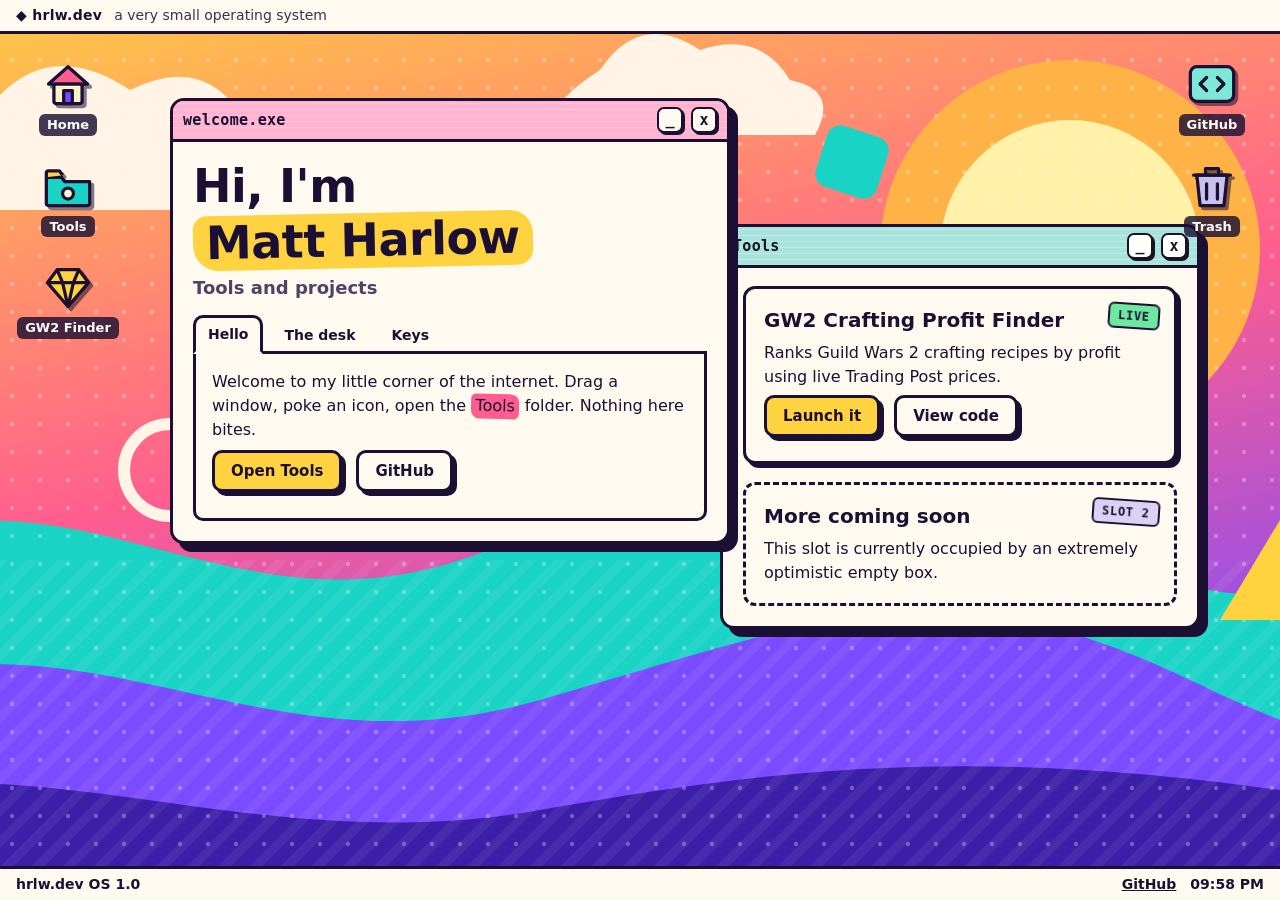
==== index.html @ b04ea0e2 "Add hrlw.dev landing page: playful desktop-style tools hub Co-Authored-By: Claude Sonnet 5.5 <norepl" ====
<!doctype html>
<html lang="en">
<head>
<meta charset="utf-8">
<meta name="viewport" content="width=device-width, initial-scale=1">
<title>Matt Harlow | Tools and projects</title>
<meta name="description" content="Matt Harlow: tools and projects, laid out on a friendly little desktop. Home of the GW2 Crafting Profit Finder.">
<meta name="color-scheme" content="light dark">
<link rel="icon" href="data:image/svg+xml,%3Csvg xmlns='http://www.w3.org/2000/svg' viewBox='0 0 32 32'%3E%3Crect width='32' height='32' rx='8' fill='%237b4bff'/%3E%3Crect x='4' y='4' width='24' height='24' rx='5' fill='%23ffd23f' stroke='%231b1033' stroke-width='2'/%3E%3Cpath d='M10 10v12M10 16h12M22 10v12' stroke='%231b1033' stroke-width='3.5' stroke-linecap='round' fill='none'/%3E%3C/svg%3E">
<script>document.documentElement.classList.add('js')</script>
<link rel="stylesheet" href="style.css">
<script src="script.js" defer></script>
</head>
<body>

<!-- Wallpaper: pure inline SVG, colours come from CSS custom properties so it adapts to dark mode. -->
<svg class="wallpaper" aria-hidden="true" focusable="false" viewBox="0 0 1600 900" preserveAspectRatio="xMidYMid slice">
  <defs>
    <linearGradient id="sky" x1="0" y1="0" x2="0.4" y2="1">
      <stop offset="0" style="stop-color:var(--w-sky1)"/>
      <stop offset="0.55" style="stop-color:var(--w-sky2)"/>
      <stop offset="1" style="stop-color:var(--w-sky3)"/>
    </linearGradient>
    <pattern id="dots" width="28" height="28" patternUnits="userSpaceOnUse">
      <circle cx="4" cy="4" r="2.2" style="fill:var(--w-dot)"/>
    </pattern>
    <pattern id="stripes" width="22" height="22" patternUnits="userSpaceOnUse" patternTransform="rotate(45)">
      <rect width="9" height="22" style="fill:var(--w-stripe)"/>
    </pattern>
  </defs>
  <rect width="1600" height="900" fill="url(#sky)"/>
  <circle cx="1230" cy="250" r="190" style="fill:var(--w-sun)"/>
  <circle cx="1230" cy="250" r="130" style="fill:var(--w-sun2)"/>
  <path d="M0 560 C220 440 380 640 620 560 S1000 400 1200 520 S1500 600 1600 500 V900 H0Z" style="fill:var(--w-hill1)"/>
  <path d="M0 690 C260 600 420 780 700 700 S1100 560 1350 680 S1550 720 1600 660 V900 H0Z" style="fill:var(--w-hill2)"/>
  <path d="M-20 800 C200 740 420 860 700 810 S1200 740 1620 820 V900 H-20Z" style="fill:var(--w-hill3)"/>
  <path d="M140 120 q60 -90 150 -30 q80 -40 120 40 q70 10 40 80 H110 q-60 -30 30 -90Z" style="fill:var(--w-cloud)"/>
  <path d="M760 70 q40 -60 100 -20 q60 -20 90 30 q50 10 25 55 H730 q-40 -20 30 -65Z" style="fill:var(--w-cloud)"/>
  <rect x="0" y="560" width="1600" height="340" fill="url(#stripes)" opacity=".5"/>
  <rect width="1600" height="900" fill="url(#dots)"/>
  <polygon points="1380,620 1440,520 1500,620" style="fill:var(--w-tri)"/>
  <polygon points="1450,640 1490,570 1530,640" style="fill:var(--w-tri2)"/>
  <circle cx="330" cy="470" r="46" style="fill:none;stroke:var(--w-ring);stroke-width:12"/>
  <rect x="980" y="130" width="64" height="64" rx="14" transform="rotate(18 1012 162)" style="fill:var(--w-sq)"/>
</svg>

<header class="menubar">
  <a class="brand" href="#welcome"><span aria-hidden="true">&#9670;</span> hrlw.dev</a>
  <span class="menubar-note">a very small operating system</span>
</header>

<!-- Desktop icons. Real links/buttons. #hash links open or focus a window; others go out. -->
<nav class="icons" aria-label="Desktop icons">
  <ul class="icons-left">
    <li><a class="icon" href="#welcome"><svg viewBox="0 0 48 48" aria-hidden="true"><use href="#i-home"/></svg><span>Home</span></a></li>
    <li><a class="icon" href="#tools"><svg viewBox="0 0 48 48" aria-hidden="true"><use href="#i-tools"/></svg><span>Tools</span></a></li>
    <li><a class="icon" href="https://gw2.hrlw.dev"><svg viewBox="0 0 48 48" aria-hidden="true"><use href="#i-gem"/></svg><span>GW2 Finder</span></a></li>
  </ul>
  <ul class="icons-right">
    <li><a class="icon" href="https://github.com/matt-harlow-9"><svg viewBox="0 0 48 48" aria-hidden="true"><use href="#i-code"/></svg><span>GitHub</span></a></li>
    <li><a class="icon" href="#trash" data-trash><svg viewBox="0 0 48 48" aria-hidden="true"><use href="#i-trash"/></svg><span>Trash</span></a></li>
  </ul>
</nav>

<main class="desktop" id="desktop">

  <!-- WELCOME WINDOW -->
  <section class="win" id="welcome" data-x="170" data-y="64" data-tabs aria-labelledby="welcome-t" tabindex="0">
    <div class="titlebar">
      <h2 class="wintitle" id="welcome-t">welcome.exe</h2>
      <div class="winbtns"></div>
    </div>
    <div class="winbody">
      <h1 class="hero">Hi, I'm <span class="mark">Matt Harlow</span></h1>
      <p class="tagline">Tools and projects</p>

      <div class="panel" data-tab="Hello">
        <h3>Hello</h3>
        <p>Welcome to my little corner of the internet. Drag a window, poke an icon, open the <span class="mark mark-2">Tools</span> folder. Nothing here bites.</p>
        <p class="btnrow">
          <a class="btn btn-primary" href="#tools">Open Tools</a>
          <a class="btn" href="https://github.com/matt-harlow-9">GitHub</a>
        </p>
      </div>

      <div class="panel" data-tab="The desk">
        <h3>The desk</h3>
        <p>This page pretends to be a computer. It runs on plain HTML, CSS and a <span class="mark">pinch</span> of JavaScript. No trackers, no cookies, and so no banner asking about cookies.</p>
        <p>Turn JavaScript off and it politely becomes a normal page. The windows just stop being draggable.</p>
      </div>

      <div class="panel" data-tab="Keys">
        <h3>Keys</h3>
        <ul class="keys">
          <li><kbd>Tab</kbd> hops between icons, windows and buttons</li>
          <li><kbd>Esc</kbd> closes the focused window</li>
          <li><kbd>&larr;</kbd> <kbd>&rarr;</kbd> <kbd>&uarr;</kbd> <kbd>&darr;</kbd> nudge a focused window</li>
          <li>Closed something? Its icon brings it back.</li>
        </ul>
      </div>
    </div>
  </section>

  <!-- TOOLS WINDOW -->
  <section class="win win-tools" id="tools" data-x="720" data-y="190" aria-labelledby="tools-t" tabindex="0">
    <div class="titlebar">
      <h2 class="wintitle" id="tools-t">Tools</h2>
      <div class="winbtns"></div>
    </div>
    <div class="winbody">
      <ul class="cards">
        <!--
          ADD A TOOL: copy everything from the next <li class="card"> to its
          closing </li>, paste it just below the last real card (above the
          "Coming soon" placeholder), then edit the title, description and links.
          Delete the "View code" link if there is no source. When you have a
          few tools, you can delete the placeholder card too.
          Optional: also add a desktop icon in the <nav class="icons"> above.
        -->
        <li class="card">
          <span class="badge">Live</span>
          <h3>GW2 Crafting Profit Finder</h3>
          <p>Ranks Guild Wars 2 crafting recipes by profit using live Trading Post prices.</p>
          <p class="btnrow">
            <a class="btn btn-primary" href="https://gw2.hrlw.dev">Launch it</a>
            <a class="btn" href="https://github.com/matt-harlow-9/gw2-crafting">View code</a>
          </p>
        </li>
        <!-- end of card -->

        <li class="card card-empty">
          <span class="badge badge-soft">Slot 2</span>
          <h3>More coming soon</h3>
          <p>This slot is currently occupied by an extremely optimistic empty box.</p>
        </li>
      </ul>
    </div>
  </section>

  <!-- TRASH WINDOW (easter egg; JS keeps it closed until you open the icon) -->
  <section class="win win-trash" id="trash" data-x="300" data-y="150" aria-labelledby="trash-t" tabindex="0">
    <div class="titlebar">
      <h2 class="wintitle" id="trash-t">Trash</h2>
      <div class="winbtns"></div>
    </div>
    <div class="winbody">
      <p class="trash-msg" id="trash-msg" aria-live="polite">The trash is empty. Not even a dust bunny.</p>
      <p class="btnrow"><button class="btn" type="button" id="trash-btn">Empty the trash</button></p>
    </div>
  </section>
</main>

<footer class="statusbar">
  <span class="status-left">hrlw.dev OS 1.0</span>
  <span class="chips" id="chips" aria-label="Minimised windows"></span>
  <span class="status-right"><a href="https://github.com/matt-harlow-9">GitHub</a> <time id="clock"></time></span>
</footer>

<!-- Icon sprite (original, simple shapes) -->
<svg width="0" height="0" style="position:absolute" aria-hidden="true" focusable="false">
  <defs>
    <g id="i-home" stroke="#1b1033" stroke-width="3" stroke-linejoin="round">
      <path d="M6 24 24 8l18 16z" fill="#ff5d8f"/><rect x="11" y="24" width="26" height="18" rx="2" fill="#fff4c9"/>
      <rect x="20" y="30" width="8" height="12" fill="#7b4bff"/>
    </g>
    <g id="i-tools" stroke="#1b1033" stroke-width="3" stroke-linejoin="round">
      <path d="M4 16h14l3 4h23v20a2 2 0 0 1-2 2H6a2 2 0 0 1-2-2z" fill="#19d3c5"/>
      <path d="M4 16v-4a2 2 0 0 1 2-2h10l3 4" fill="#ffd23f"/>
      <circle cx="24" cy="31" r="5" fill="#fff4c9"/>
    </g>
    <g id="i-gem" stroke="#1b1033" stroke-width="3" stroke-linejoin="round">
      <path d="M14 8h20l9 12-19 22L5 20z" fill="#ffd23f"/><path d="M5 20h38M14 8l5 12 5 22 5-22 5-12" fill="none"/>
    </g>
    <g id="i-code" stroke="#1b1033" stroke-width="3" stroke-linecap="round" stroke-linejoin="round">
      <rect x="4" y="8" width="40" height="32" rx="6" fill="#7ee8d8"/>
      <path d="m19 18-6 6 6 6M29 18l6 6-6 6" fill="none"/>
    </g>
    <g id="i-trash" stroke="#1b1033" stroke-width="3" stroke-linecap="round" stroke-linejoin="round">
      <path d="M10 14h28l-3 28H13z" fill="#c9c2ee"/><path d="M7 14h34M18 14V8h12v6M19 22v14M29 22v14" fill="none"/>
    </g>
  </defs>
</svg>

<noscript><style>.chips,.winbtns,.menubar-note{display:none}</style></noscript>
</body>
</html>
---- style.css ----
/* hrlw.dev: a friendly desktop. Plain CSS, no build step. */

:root {
  color-scheme: light dark;
  --bg: #ff7aa8;
  --paper: #fffaf0;
  --ink: #1b1033;
  --muted: #4d4366;
  --link: #5b2bd9;
  --line: #1b1033;
  --shadow: #1b1033;
  --mark: #ffd23f;
  --mark-ink: #1b1033;
  --accent: #ff5d8f;
  --accent-ink: #1b1033;
  --bar-welcome: #ffb3d1;
  --bar-tools: #7ee8d8;
  --bar-trash: #cfc9ee;
  --bar-ink: #1b1033;
  --menu-bg: #fffaf0;
  --menu-ink: #1b1033;
  --label-bg: rgba(27, 16, 51, .82);
  --label-ink: #ffffff;
  --focus: #1b1033;
  --focus-ring2: #ffffff;
  /* wallpaper */
  --w-sky1: #ffd23f; --w-sky2: #ff5d8f; --w-sky3: #7b4bff;
  --w-sun: #ffb347; --w-sun2: #fff1a8;
  --w-hill1: #19d3c5; --w-hill2: #7b4bff; --w-hill3: #3b1fa8;
  --w-cloud: #fff4e6; --w-dot: rgba(255, 255, 255, .28); --w-stripe: rgba(255, 255, 255, .12);
  --w-tri: #ffd23f; --w-tri2: #ff5d8f; --w-ring: #fff4e6; --w-sq: #19d3c5;
  --bar-h: 34px;
}

@media (prefers-color-scheme: dark) {
  :root {
    --bg: #2a0f4f;
    --paper: #1f1639;
    --ink: #f6f0ff;
    --muted: #c4b8e6;
    --link: #c9b3ff;
    --line: #f6f0ff;
    --shadow: #0a0416;
    --mark: #ffd23f;
    --accent: #ff7aa8;
    --bar-welcome: #9b2f74;
    --bar-tools: #0c7b78;
    --bar-trash: #55507a;
    --bar-ink: #ffffff;
    --menu-bg: #1f1639;
    --menu-ink: #f6f0ff;
    --label-bg: rgba(10, 4, 22, .85);
    --focus: #ffd23f;
    --focus-ring2: #0a0416;
    --w-sky1: #5a1f7a; --w-sky2: #a02a78; --w-sky3: #1c1260;
    --w-sun: #d9692a; --w-sun2: #ffb347;
    --w-hill1: #0b8f8a; --w-hill2: #4a2bb0; --w-hill3: #20105f;
    --w-cloud: #3d2a6e; --w-dot: rgba(255, 255, 255, .13); --w-stripe: rgba(255, 255, 255, .05);
    --w-tri: #e0a823; --w-tri2: #d6457f; --w-ring: #6b4fc0; --w-sq: #0fa89f;
  }
}

* { box-sizing: border-box; }

html { -webkit-text-size-adjust: 100%; }

body {
  margin: 0;
  background: var(--bg);
  color: var(--ink);
  font: 16px/1.5 ui-rounded, "SF Pro Rounded", "Nunito", system-ui, -apple-system, "Segoe UI", sans-serif;
  min-height: 100vh;
}

.wallpaper {
  position: fixed; inset: 0; width: 100%; height: 100%;
  z-index: -1; pointer-events: none;
}

a { color: var(--link); }

:focus-visible {
  outline: 3px solid var(--focus);
  outline-offset: 3px;
  box-shadow: 0 0 0 6px var(--focus-ring2);
}

/* ---------- menu bar & status bar ---------- */
.menubar, .statusbar {
  display: flex; align-items: center; gap: 12px;
  background: var(--menu-bg); color: var(--menu-ink);
  font-size: 14px; font-weight: 700;
  padding: 0 16px; min-height: var(--bar-h);
}
.menubar { border-bottom: 3px solid var(--line); }
.statusbar { border-top: 3px solid var(--line); justify-content: space-between; flex-wrap: wrap; }
.brand { color: inherit; text-decoration: none; letter-spacing: .02em; }
.menubar-note { font-weight: 500; opacity: .85; }
.status-right { display: flex; gap: 14px; align-items: center; }
.status-right a { color: inherit; }
.chips { display: flex; gap: 6px; flex: 1; flex-wrap: wrap; }
.chip {
  font: inherit; font-size: 13px; color: var(--ink); background: var(--mark);
  border: 2px solid var(--line); border-radius: 6px; padding: 0 8px; cursor: pointer;
}
.chip { color: var(--mark-ink); }

/* ---------- shared pieces ---------- */
.mark {
  background: var(--mark); color: var(--mark-ink);
  padding: .02em .28em; border-radius: .3em .5em .35em .55em;
  transform: rotate(-1.2deg); display: inline-block;
}
.mark-2 { background: var(--accent); color: var(--accent-ink); transform: rotate(1.4deg); }

.btnrow { display: flex; flex-wrap: wrap; gap: 14px; margin: 16px 0 6px; padding: 0 6px 6px 0; }
.btn {
  display: inline-block; font: inherit; font-weight: 800; font-size: 15px; line-height: 1.2;
  padding: 9px 16px; cursor: pointer; text-decoration: none;
  color: var(--ink); background: var(--paper);
  border: 3px solid var(--line); border-radius: 10px;
  box-shadow: 4px 4px 0 var(--shadow);
  transition: transform .08s ease, box-shadow .08s ease;
}
.btn-primary { background: var(--mark); color: var(--mark-ink); border-color: var(--line); }
.btn:hover { transform: translate(-2px, -2px); box-shadow: 6px 6px 0 var(--shadow); }
.btn:active { transform: translate(4px, 4px); box-shadow: 0 0 0 var(--shadow); }
.btn-primary { border-color: #1b1033; box-shadow: 4px 4px 0 var(--shadow); color: #1b1033; }

kbd {
  font: 700 13px ui-monospace, Menlo, Consolas, monospace;
  background: var(--paper); border: 2px solid var(--line); border-bottom-width: 4px;
  border-radius: 6px; padding: 0 6px;
}

/* ---------- windows (base = stacked layout; also the no-JS layout) ---------- */
.desktop { display: flex; flex-direction: column; gap: 28px; padding: 20px 16px 32px; max-width: 760px; margin: 0 auto; }

.win {
  --bar: var(--bar-welcome);
  background: var(--paper); color: var(--ink);
  border: 3px solid var(--line); border-radius: 14px;
  box-shadow: 8px 8px 0 var(--shadow);
  overflow: hidden; width: 100%; min-width: 0;
}
.win-tools { --bar: var(--bar-tools); }
.win-trash { --bar: var(--bar-trash); }
.win[hidden] { display: none; }

.titlebar {
  display: flex; align-items: center; justify-content: space-between; gap: 8px;
  background: var(--bar); color: var(--bar-ink);
  padding: 6px 10px; border-bottom: 3px solid var(--line);
  background-image: repeating-linear-gradient(0deg, transparent 0 5px, rgba(255, 255, 255, .22) 5px 6px);
}
.wintitle { margin: 0; font: 800 15px/1.2 ui-monospace, Menlo, Consolas, monospace; letter-spacing: .02em; }
.winbtns { display: flex; gap: 8px; }
.winbtn {
  width: 26px; height: 26px; padding: 0; display: grid; place-items: center; cursor: pointer;
  font: 900 15px/1 ui-monospace, Menlo, monospace; color: #1b1033; background: #fffaf0;
  border: 2.5px solid #1b1033; border-radius: 7px; box-shadow: 2px 2px 0 #1b1033;
}
.winbtn:hover { background: #ffd23f; }
.winbtn:active { transform: translate(2px, 2px); box-shadow: none; }
.winbtn.close:hover { background: #ff7a7a; }

.winbody { padding: 18px 20px 20px; }
.hero { font-size: clamp(30px, 6vw, 46px); line-height: 1.15; margin: 0 0 6px; letter-spacing: -.01em; }
.tagline { margin: 0 0 14px; font-size: 18px; font-weight: 700; color: var(--muted); }
.panel h3 { margin: 12px 0 6px; font-size: 17px; }
.panel p { margin: 8px 0; }
.keys { padding-left: 0; list-style: none; display: grid; gap: 8px; margin: 8px 0; }

.tabbar { display: flex; gap: 6px; margin: 4px 0 0; border-bottom: 3px solid var(--line); flex-wrap: wrap; }
.tab {
  font: inherit; font-weight: 800; font-size: 14px; cursor: pointer; color: var(--ink);
  background: transparent; border: 3px solid transparent; border-bottom: 0;
  border-radius: 10px 10px 0 0; padding: 6px 12px; margin-bottom: -3px;
}
.tab:hover { background: rgba(127, 127, 127, .18); }
.tab[aria-selected="true"] { background: var(--paper); border-color: var(--line); border-bottom: 3px solid var(--paper); }
.js .tabbed .panel > h3 { position: absolute; width: 1px; height: 1px; overflow: hidden; clip-path: inset(50%); }
.js .tabbed .panel[hidden] { display: none; }
.js .tabbed .panel { border: 3px solid var(--line); border-top: 0; border-radius: 0 0 10px 10px; padding: 8px 16px 12px; margin-top: 0; }

.cards { list-style: none; margin: 0; padding: 0; display: grid; gap: 18px; }
.card {
  position: relative; padding: 16px 18px 12px; background: var(--paper);
  border: 3px solid var(--line); border-radius: 12px; box-shadow: 4px 4px 0 var(--shadow);
}
.card h3 { margin: 0 0 6px; font-size: 20px; padding-right: 64px; }
.card p { margin: 6px 0; }
.card-empty { border-style: dashed; box-shadow: none; background: transparent; }
.badge {
  position: absolute; top: 14px; right: 14px; transform: rotate(4deg);
  font: 800 12px/1 ui-monospace, Menlo, monospace; text-transform: uppercase; letter-spacing: .06em;
  padding: 5px 8px; border: 2.5px solid #1b1033; border-radius: 6px;
  background: #6ee7a0; color: #1b1033;
}
.badge-soft { background: #d9d2f5; }
.trash-msg { font-size: 17px; margin: 0; }

/* ---------- icons ---------- */
.icons { padding: 16px 16px 0; max-width: 760px; margin: 0 auto; }
.icons ul { list-style: none; margin: 0; padding: 0; display: contents; }
.icons { display: grid; grid-template-columns: repeat(auto-fill, minmax(84px, 1fr)); gap: 10px; }
.icon {
  display: flex; flex-direction: column; align-items: center; gap: 4px;
  text-decoration: none; padding: 6px 2px; border-radius: 12px;
}
.icon svg { width: 52px; height: 52px; filter: drop-shadow(3px 3px 0 rgba(27, 16, 51, .55)); transition: transform .12s ease; }
.icon:hover svg { transform: translateY(-3px) rotate(-4deg); }
.icon span {
  background: var(--label-bg); color: var(--label-ink);
  font-size: 13px; font-weight: 700; padding: 1px 8px; border-radius: 6px; text-align: center;
}
.menubar-note { display: none; }

/* ---------- full desktop mode (needs JS and a wide screen) ---------- */
@media (min-width: 701px) {
  .js body { height: 100vh; height: 100dvh; overflow: hidden; display: flex; flex-direction: column; }
  .js .menubar { flex: none; position: relative; z-index: 5000; }
  .js .menubar-note { display: inline; }
  .js .statusbar { flex: none; position: relative; z-index: 5000; margin-top: auto; flex-wrap: nowrap; }
  .js .icons { position: fixed; top: var(--bar-h); bottom: var(--bar-h); left: 0; right: 0; max-width: none; margin: 0; padding: 0;
    display: block; pointer-events: none; z-index: 1; }
  .js .icons ul { display: flex; flex-direction: column; gap: 12px; position: absolute; top: 18px; width: 108px; }
  .js .icons-left { left: 14px; }
  .js .icons-right { right: 14px; }
  .js .icon { pointer-events: auto; }
  .js .desktop { position: fixed; inset: var(--bar-h) 0 var(--bar-h) 0; display: block; padding: 0; max-width: none; margin: 0; pointer-events: none; }
  .js .win {
    position: absolute; left: var(--x, 170px); top: var(--y, 64px); width: min(560px, calc(100vw - 260px));
    pointer-events: auto; display: flex; flex-direction: column; max-height: 100%;
  }
  .js .win-tools { width: min(480px, calc(100vw - 260px)); }
  .js .win-trash { width: min(340px, calc(100vw - 260px)); }
  .js .win[hidden] { display: none; }
  .js .winbody { overflow: auto; }
  .js .titlebar { cursor: grab; touch-action: none; user-select: none; }
  .js .win.dragging { box-shadow: 14px 14px 0 var(--shadow); }
  .js .win.dragging .titlebar { cursor: grabbing; }
  .js .win:not(.active) .titlebar { filter: saturate(.55) brightness(1.03); }
}

@media (max-width: 700px) {
  .desktop { padding-top: 22px; }
  .icons { padding-bottom: 6px; }
  .winbtns { display: none; }
  .statusbar .chips { display: none; }
  .hero { overflow-wrap: anywhere; }
}

@media (prefers-reduced-motion: reduce) {
  *, *::before, *::after { animation: none !important; transition: none !important; scroll-behavior: auto !important; }
  .btn:hover, .icon:hover svg { transform: none; }
}
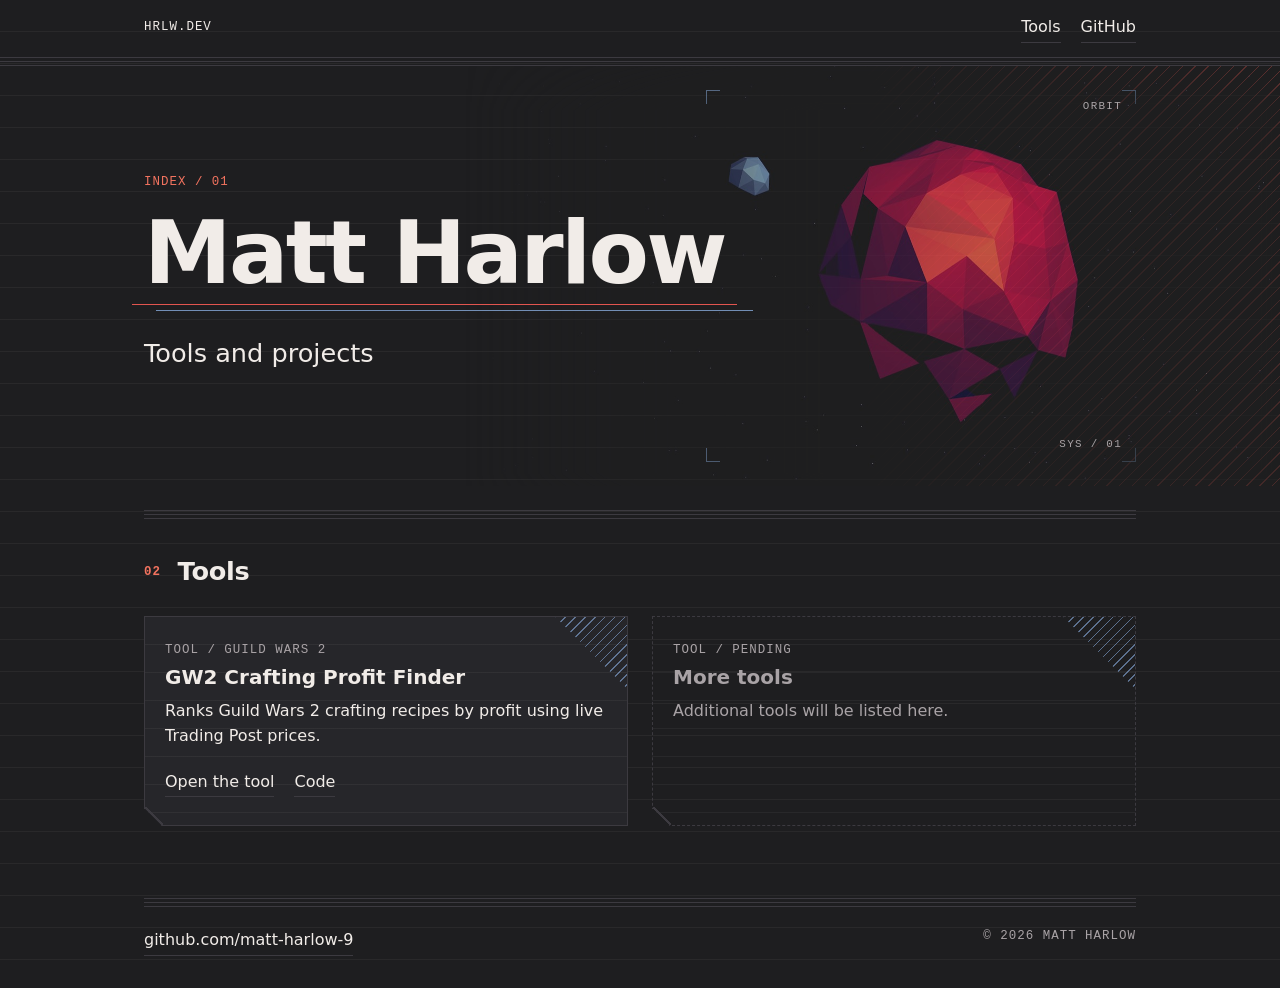
==== commit fea0348e: "Restyle landing page: dark-only, wallpaper hero, line motif Replace the desktop-style layout with a " ====
--- a/index.html
+++ b/index.html
@@ -3,184 +3,85 @@
 <head>
 <meta charset="utf-8">
 <meta name="viewport" content="width=device-width, initial-scale=1">
-<title>Matt Harlow | Tools and projects</title>
-<meta name="description" content="Matt Harlow: tools and projects, laid out on a friendly little desktop. Home of the GW2 Crafting Profit Finder.">
-<meta name="color-scheme" content="light dark">
-<link rel="icon" href="data:image/svg+xml,%3Csvg xmlns='http://www.w3.org/2000/svg' viewBox='0 0 32 32'%3E%3Crect width='32' height='32' rx='8' fill='%237b4bff'/%3E%3Crect x='4' y='4' width='24' height='24' rx='5' fill='%23ffd23f' stroke='%231b1033' stroke-width='2'/%3E%3Cpath d='M10 10v12M10 16h12M22 10v12' stroke='%231b1033' stroke-width='3.5' stroke-linecap='round' fill='none'/%3E%3C/svg%3E">
-<script>document.documentElement.classList.add('js')</script>
+<title>Matt Harlow · Tools and projects</title>
+<meta name="description" content="Matt Harlow: tools and projects.">
+<meta name="color-scheme" content="dark">
+<meta name="theme-color" content="#1E1E20">
+<link rel="icon" href="data:image/svg+xml,%3Csvg xmlns='http://www.w3.org/2000/svg' viewBox='0 0 32 32'%3E%3Crect width='32' height='32' rx='6' fill='%231E1E20'/%3E%3Cpath d='M9 7v18M14 7v18M19 7v18M24 7v18' stroke='%23F2735F' stroke-width='2' stroke-linecap='round'/%3E%3C/svg%3E">
 <link rel="stylesheet" href="style.css">
-<script src="script.js" defer></script>
 </head>
 <body>
+<a class="skip" href="#tools">Skip to tools</a>
 
-<!-- Wallpaper: pure inline SVG, colours come from CSS custom properties so it adapts to dark mode. -->
-<svg class="wallpaper" aria-hidden="true" focusable="false" viewBox="0 0 1600 900" preserveAspectRatio="xMidYMid slice">
-  <defs>
-    <linearGradient id="sky" x1="0" y1="0" x2="0.4" y2="1">
-      <stop offset="0" style="stop-color:var(--w-sky1)"/>
-      <stop offset="0.55" style="stop-color:var(--w-sky2)"/>
-      <stop offset="1" style="stop-color:var(--w-sky3)"/>
-    </linearGradient>
-    <pattern id="dots" width="28" height="28" patternUnits="userSpaceOnUse">
-      <circle cx="4" cy="4" r="2.2" style="fill:var(--w-dot)"/>
-    </pattern>
-    <pattern id="stripes" width="22" height="22" patternUnits="userSpaceOnUse" patternTransform="rotate(45)">
-      <rect width="9" height="22" style="fill:var(--w-stripe)"/>
-    </pattern>
-  </defs>
-  <rect width="1600" height="900" fill="url(#sky)"/>
-  <circle cx="1230" cy="250" r="190" style="fill:var(--w-sun)"/>
-  <circle cx="1230" cy="250" r="130" style="fill:var(--w-sun2)"/>
-  <path d="M0 560 C220 440 380 640 620 560 S1000 400 1200 520 S1500 600 1600 500 V900 H0Z" style="fill:var(--w-hill1)"/>
-  <path d="M0 690 C260 600 420 780 700 700 S1100 560 1350 680 S1550 720 1600 660 V900 H0Z" style="fill:var(--w-hill2)"/>
-  <path d="M-20 800 C200 740 420 860 700 810 S1200 740 1620 820 V900 H-20Z" style="fill:var(--w-hill3)"/>
-  <path d="M140 120 q60 -90 150 -30 q80 -40 120 40 q70 10 40 80 H110 q-60 -30 30 -90Z" style="fill:var(--w-cloud)"/>
-  <path d="M760 70 q40 -60 100 -20 q60 -20 90 30 q50 10 25 55 H730 q-40 -20 30 -65Z" style="fill:var(--w-cloud)"/>
-  <rect x="0" y="560" width="1600" height="340" fill="url(#stripes)" opacity=".5"/>
-  <rect width="1600" height="900" fill="url(#dots)"/>
-  <polygon points="1380,620 1440,520 1500,620" style="fill:var(--w-tri)"/>
-  <polygon points="1450,640 1490,570 1530,640" style="fill:var(--w-tri2)"/>
-  <circle cx="330" cy="470" r="46" style="fill:none;stroke:var(--w-ring);stroke-width:12"/>
-  <rect x="980" y="130" width="64" height="64" rx="14" transform="rotate(18 1012 162)" style="fill:var(--w-sq)"/>
-</svg>
-
-<header class="menubar">
-  <a class="brand" href="#welcome"><span aria-hidden="true">&#9670;</span> hrlw.dev</a>
-  <span class="menubar-note">a very small operating system</span>
+<header class="top">
+  <div class="wrap bar">
+    <span class="mono">hrlw.dev</span>
+    <nav aria-label="Primary">
+      <a class="trace" href="#tools">Tools</a>
+      <a class="trace" href="https://github.com/matt-harlow-9">GitHub</a>
+    </nav>
+  </div>
+  <div class="rules" aria-hidden="true"></div>
 </header>
 
-<!-- Desktop icons. Real links/buttons. #hash links open or focus a window; others go out. -->
-<nav class="icons" aria-label="Desktop icons">
-  <ul class="icons-left">
-    <li><a class="icon" href="#welcome"><svg viewBox="0 0 48 48" aria-hidden="true"><use href="#i-home"/></svg><span>Home</span></a></li>
-    <li><a class="icon" href="#tools"><svg viewBox="0 0 48 48" aria-hidden="true"><use href="#i-tools"/></svg><span>Tools</span></a></li>
-    <li><a class="icon" href="https://gw2.hrlw.dev"><svg viewBox="0 0 48 48" aria-hidden="true"><use href="#i-gem"/></svg><span>GW2 Finder</span></a></li>
-  </ul>
-  <ul class="icons-right">
-    <li><a class="icon" href="https://github.com/matt-harlow-9"><svg viewBox="0 0 48 48" aria-hidden="true"><use href="#i-code"/></svg><span>GitHub</span></a></li>
-    <li><a class="icon" href="#trash" data-trash><svg viewBox="0 0 48 48" aria-hidden="true"><use href="#i-trash"/></svg><span>Trash</span></a></li>
-  </ul>
-</nav>
-
-<main class="desktop" id="desktop">
-
-  <!-- WELCOME WINDOW -->
-  <section class="win" id="welcome" data-x="170" data-y="64" data-tabs aria-labelledby="welcome-t" tabindex="0">
-    <div class="titlebar">
-      <h2 class="wintitle" id="welcome-t">welcome.exe</h2>
-      <div class="winbtns"></div>
+<main>
+  <section class="hero" aria-labelledby="name">
+    <div class="wrap hero-in">
+      <p class="mono eyebrow">Index / 01</p>
+      <h1 id="name"><span class="strokes">Matt Harlow</span></h1>
+      <p class="tagline">Tools and projects</p>
     </div>
-    <div class="winbody">
-      <h1 class="hero">Hi, I'm <span class="mark">Matt Harlow</span></h1>
-      <p class="tagline">Tools and projects</p>
-
-      <div class="panel" data-tab="Hello">
-        <h3>Hello</h3>
-        <p>Welcome to my little corner of the internet. Drag a window, poke an icon, open the <span class="mark mark-2">Tools</span> folder. Nothing here bites.</p>
-        <p class="btnrow">
-          <a class="btn btn-primary" href="#tools">Open Tools</a>
-          <a class="btn" href="https://github.com/matt-harlow-9">GitHub</a>
-        </p>
-      </div>
-
-      <div class="panel" data-tab="The desk">
-        <h3>The desk</h3>
-        <p>This page pretends to be a computer. It runs on plain HTML, CSS and a <span class="mark">pinch</span> of JavaScript. No trackers, no cookies, and so no banner asking about cookies.</p>
-        <p>Turn JavaScript off and it politely becomes a normal page. The windows just stop being draggable.</p>
-      </div>
-
-      <div class="panel" data-tab="Keys">
-        <h3>Keys</h3>
-        <ul class="keys">
-          <li><kbd>Tab</kbd> hops between icons, windows and buttons</li>
-          <li><kbd>Esc</kbd> closes the focused window</li>
-          <li><kbd>&larr;</kbd> <kbd>&rarr;</kbd> <kbd>&uarr;</kbd> <kbd>&darr;</kbd> nudge a focused window</li>
-          <li>Closed something? Its icon brings it back.</li>
-        </ul>
-      </div>
+    <div class="art" aria-hidden="true">
+      <span class="tick t1"></span><span class="tick t2"></span><span class="tick t3"></span><span class="tick t4"></span>
+      <img class="art-img" src="assets/space.jpg" alt="" width="1800" height="1012" loading="eager" decoding="async">
+      <span class="lbl l-tl">Orbit</span><span class="lbl l-br">Sys / 01</span>
     </div>
+    <div class="hatch" aria-hidden="true"></div>
   </section>
 
-  <!-- TOOLS WINDOW -->
-  <section class="win win-tools" id="tools" data-x="720" data-y="190" aria-labelledby="tools-t" tabindex="0">
-    <div class="titlebar">
-      <h2 class="wintitle" id="tools-t">Tools</h2>
-      <div class="winbtns"></div>
+  <section id="tools" class="wrap section" aria-labelledby="tools-h">
+    <div class="rules" aria-hidden="true"></div>
+    <div class="head">
+      <h2 id="tools-h"><span class="mono num">02</span> Tools</h2>
     </div>
-    <div class="winbody">
-      <ul class="cards">
-        <!--
-          ADD A TOOL: copy everything from the next <li class="card"> to its
-          closing </li>, paste it just below the last real card (above the
-          "Coming soon" placeholder), then edit the title, description and links.
-          Delete the "View code" link if there is no source. When you have a
-          few tools, you can delete the placeholder card too.
-          Optional: also add a desktop icon in the <nav class="icons"> above.
-        -->
-        <li class="card">
-          <span class="badge">Live</span>
-          <h3>GW2 Crafting Profit Finder</h3>
-          <p>Ranks Guild Wars 2 crafting recipes by profit using live Trading Post prices.</p>
-          <p class="btnrow">
-            <a class="btn btn-primary" href="https://gw2.hrlw.dev">Launch it</a>
-            <a class="btn" href="https://github.com/matt-harlow-9/gw2-crafting">View code</a>
-          </p>
-        </li>
-        <!-- end of card -->
 
-        <li class="card card-empty">
-          <span class="badge badge-soft">Slot 2</span>
-          <h3>More coming soon</h3>
-          <p>This slot is currently occupied by an extremely optimistic empty box.</p>
-        </li>
-      </ul>
-    </div>
-  </section>
+    <ul class="grid">
+      <!--
+        ADD A TOOL: copy this whole <li class="card"> ... </li> block,
+        paste it below the last real card (above the "More coming" placeholder),
+        then edit the title, description and the two links.
+        Delete the "Code" link if there is no public source.
+      -->
+      <li class="card">
+        <span class="corner" aria-hidden="true"></span>
+        <p class="mono muted">Tool / Guild Wars 2</p>
+        <h3>GW2 Crafting Profit Finder</h3>
+        <p>Ranks Guild Wars 2 crafting recipes by profit using live Trading Post prices.</p>
+        <p class="links">
+          <a class="trace" href="https://gw2.hrlw.dev">Open the tool</a>
+          <a class="trace" href="https://github.com/matt-harlow-9/gw2-crafting">Code</a>
+        </p>
+      </li>
+      <!-- END OF TOOL CARD BLOCK -->
 
-  <!-- TRASH WINDOW (easter egg; JS keeps it closed until you open the icon) -->
-  <section class="win win-trash" id="trash" data-x="300" data-y="150" aria-labelledby="trash-t" tabindex="0">
-    <div class="titlebar">
-      <h2 class="wintitle" id="trash-t">Trash</h2>
-      <div class="winbtns"></div>
-    </div>
-    <div class="winbody">
-      <p class="trash-msg" id="trash-msg" aria-live="polite">The trash is empty. Not even a dust bunny.</p>
-      <p class="btnrow"><button class="btn" type="button" id="trash-btn">Empty the trash</button></p>
-    </div>
+      <li class="card ghost">
+        <span class="corner" aria-hidden="true"></span>
+        <p class="mono muted">Tool / pending</p>
+        <h3>More tools</h3>
+        <p>Additional tools will be listed here.</p>
+      </li>
+    </ul>
   </section>
 </main>
 
-<footer class="statusbar">
-  <span class="status-left">hrlw.dev OS 1.0</span>
-  <span class="chips" id="chips" aria-label="Minimised windows"></span>
-  <span class="status-right"><a href="https://github.com/matt-harlow-9">GitHub</a> <time id="clock"></time></span>
+<footer>
+  <div class="wrap">
+    <div class="rules" aria-hidden="true"></div>
+    <div class="foot">
+      <a class="trace" href="https://github.com/matt-harlow-9">github.com/matt-harlow-9</a>
+      <p class="mono muted">&copy; 2026 Matt Harlow</p>
+    </div>
+  </div>
 </footer>
-
-<!-- Icon sprite (original, simple shapes) -->
-<svg width="0" height="0" style="position:absolute" aria-hidden="true" focusable="false">
-  <defs>
-    <g id="i-home" stroke="#1b1033" stroke-width="3" stroke-linejoin="round">
-      <path d="M6 24 24 8l18 16z" fill="#ff5d8f"/><rect x="11" y="24" width="26" height="18" rx="2" fill="#fff4c9"/>
-      <rect x="20" y="30" width="8" height="12" fill="#7b4bff"/>
-    </g>
-    <g id="i-tools" stroke="#1b1033" stroke-width="3" stroke-linejoin="round">
-      <path d="M4 16h14l3 4h23v20a2 2 0 0 1-2 2H6a2 2 0 0 1-2-2z" fill="#19d3c5"/>
-      <path d="M4 16v-4a2 2 0 0 1 2-2h10l3 4" fill="#ffd23f"/>
-      <circle cx="24" cy="31" r="5" fill="#fff4c9"/>
-    </g>
-    <g id="i-gem" stroke="#1b1033" stroke-width="3" stroke-linejoin="round">
-      <path d="M14 8h20l9 12-19 22L5 20z" fill="#ffd23f"/><path d="M5 20h38M14 8l5 12 5 22 5-22 5-12" fill="none"/>
-    </g>
-    <g id="i-code" stroke="#1b1033" stroke-width="3" stroke-linecap="round" stroke-linejoin="round">
-      <rect x="4" y="8" width="40" height="32" rx="6" fill="#7ee8d8"/>
-      <path d="m19 18-6 6 6 6M29 18l6 6-6 6" fill="none"/>
-    </g>
-    <g id="i-trash" stroke="#1b1033" stroke-width="3" stroke-linecap="round" stroke-linejoin="round">
-      <path d="M10 14h28l-3 28H13z" fill="#c9c2ee"/><path d="M7 14h34M18 14V8h12v6M19 22v14M29 22v14" fill="none"/>
-    </g>
-  </defs>
-</svg>
-
-<noscript><style>.chips,.winbtns,.menubar-note{display:none}</style></noscript>
 </body>
 </html>
--- a/style.css
+++ b/style.css
@@ -1,257 +1,131 @@
-/* hrlw.dev: a friendly desktop. Plain CSS, no build step. */
-
+/* Palette: charcoal with a coral-to-crimson lead accent and one ice-blue second accent. Lines are the motif. */
 :root {
-  color-scheme: light dark;
-  --bg: #ff7aa8;
-  --paper: #fffaf0;
-  --ink: #1b1033;
-  --muted: #4d4366;
-  --link: #5b2bd9;
-  --line: #1b1033;
-  --shadow: #1b1033;
-  --mark: #ffd23f;
-  --mark-ink: #1b1033;
-  --accent: #ff5d8f;
-  --accent-ink: #1b1033;
-  --bar-welcome: #ffb3d1;
-  --bar-tools: #7ee8d8;
-  --bar-trash: #cfc9ee;
-  --bar-ink: #1b1033;
-  --menu-bg: #fffaf0;
-  --menu-ink: #1b1033;
-  --label-bg: rgba(27, 16, 51, .82);
-  --label-ink: #ffffff;
-  --focus: #1b1033;
-  --focus-ring2: #ffffff;
-  /* wallpaper */
-  --w-sky1: #ffd23f; --w-sky2: #ff5d8f; --w-sky3: #7b4bff;
-  --w-sun: #ffb347; --w-sun2: #fff1a8;
-  --w-hill1: #19d3c5; --w-hill2: #7b4bff; --w-hill3: #3b1fa8;
-  --w-cloud: #fff4e6; --w-dot: rgba(255, 255, 255, .28); --w-stripe: rgba(255, 255, 255, .12);
-  --w-tri: #ffd23f; --w-tri2: #ff5d8f; --w-ring: #fff4e6; --w-sq: #19d3c5;
-  --bar-h: 34px;
-}
-
-@media (prefers-color-scheme: dark) {
-  :root {
-    --bg: #2a0f4f;
-    --paper: #1f1639;
-    --ink: #f6f0ff;
-    --muted: #c4b8e6;
-    --link: #c9b3ff;
-    --line: #f6f0ff;
-    --shadow: #0a0416;
-    --mark: #ffd23f;
-    --accent: #ff7aa8;
-    --bar-welcome: #9b2f74;
-    --bar-tools: #0c7b78;
-    --bar-trash: #55507a;
-    --bar-ink: #ffffff;
-    --menu-bg: #1f1639;
-    --menu-ink: #f6f0ff;
-    --label-bg: rgba(10, 4, 22, .85);
-    --focus: #ffd23f;
-    --focus-ring2: #0a0416;
-    --w-sky1: #5a1f7a; --w-sky2: #a02a78; --w-sky3: #1c1260;
-    --w-sun: #d9692a; --w-sun2: #ffb347;
-    --w-hill1: #0b8f8a; --w-hill2: #4a2bb0; --w-hill3: #20105f;
-    --w-cloud: #3d2a6e; --w-dot: rgba(255, 255, 255, .13); --w-stripe: rgba(255, 255, 255, .05);
-    --w-tri: #e0a823; --w-tri2: #d6457f; --w-ring: #6b4fc0; --w-sq: #0fa89f;
-  }
+  color-scheme: dark;
+  --bg: #1E1E20;
+  --surface: #26262A;
+  --ink: #F1ECE8;
+  --muted: #A9A3A6;
+  --line: #3C3A40;
+  --faint: rgba(241, 236, 232, .05);
+  --accent: #F2735F;      /* coral */
+  --accent-line: #E2554F;
+  --accent2: #8FB4E8;     /* ice blue, used for the second stroke and corner hatching */
+  --focus: #F2735F;
+  --mono: ui-monospace, SFMono-Regular, Menlo, Consolas, monospace;
 }
 
 * { box-sizing: border-box; }
+html { scroll-behavior: smooth; }
+body {
+  margin: 0; background-color: var(--bg); color: var(--ink);
+  font: 16px/1.6 system-ui, -apple-system, "Segoe UI", Roboto, sans-serif;
+  /* very low contrast line grid */
+  background-image: repeating-linear-gradient(to bottom, transparent 0 31px, var(--faint) 31px 32px);
+  min-height: 100vh; display: flex; flex-direction: column;
+}
+main { flex: 1; }
+.wrap { max-width: 64rem; margin: 0 auto; padding: 0 16px; }
+.mono { font-family: var(--mono); font-size: .78rem; letter-spacing: .08em; text-transform: uppercase; }
+.muted { color: var(--muted); }
+a { color: var(--ink); }
+:focus-visible { outline: 2px solid var(--focus); outline-offset: 3px; border-radius: 2px; }
 
-html { -webkit-text-size-adjust: 100%; }
+.skip { position: absolute; left: 16px; top: -4rem; background: var(--ink); color: var(--bg); padding: .5rem .75rem; z-index: 5; }
+.skip:focus { top: 8px; }
 
-body {
-  margin: 0;
-  background: var(--bg);
-  color: var(--ink);
-  font: 16px/1.5 ui-rounded, "SF Pro Rounded", "Nunito", system-ui, -apple-system, "Segoe UI", sans-serif;
-  min-height: 100vh;
+/* stack of thin horizontal rules */
+.rules { height: 9px; background: repeating-linear-gradient(to bottom, var(--line) 0 1px, transparent 1px 4px); }
+
+.bar { display: flex; justify-content: space-between; align-items: center; padding-top: 14px; padding-bottom: 14px; }
+.bar nav { display: flex; gap: 20px; }
+
+/* link with a tracing underline */
+a.trace { text-decoration: none; background: linear-gradient(var(--accent-line), var(--accent-line)) 0 100% / 0 2px no-repeat; padding-bottom: 2px;
+  border-bottom: 1px solid var(--line); transition: background-size .35s ease; }
+a.trace:hover, a.trace:focus-visible { background-size: 100% 2px; }
+
+/* hero */
+.hero { position: relative; overflow: hidden; isolation: isolate; }
+.hero-in { position: relative; z-index: 1; padding-top: 72px; padding-bottom: 72px; }
+.eyebrow { color: var(--accent); margin: 0 0 16px; }
+h1 { font-size: clamp(2.6rem, 11vw, 5.5rem); line-height: 1; margin: 0; font-weight: 700; letter-spacing: -.03em; }
+.strokes { display: inline-block; position: relative; }
+/* offset parallel strokes behind the name */
+.strokes::before, .strokes::after { content: ""; position: absolute; left: -12px; right: -12px; height: 1px; background: var(--accent-line); z-index: -1; transform-origin: left; animation: draw .9s ease both; }
+.strokes::before { bottom: -8px; }
+.strokes::after { bottom: -14px; left: 12px; right: -28px; animation-delay: .15s; background: var(--accent2); opacity: .75; }
+@keyframes draw { from { transform: scaleX(0); } to { transform: scaleX(1); } }
+.tagline { font-size: clamp(1.2rem, 4vw, 1.6rem); margin: 36px 0 4px; color: var(--ink); }
+.aside { margin: 0; color: var(--muted); }
+/* diagonal hatching band on the right */
+.hatch { z-index: -1; position: absolute; top: 0; bottom: 0; right: 0; width: min(38%, 26rem);
+  background: repeating-linear-gradient(135deg, var(--accent-line) 0 1px, transparent 1px 9px); opacity: .5;
+  -webkit-mask-image: linear-gradient(to left, #000, transparent); mask-image: linear-gradient(to left, #000, transparent); }
+
+/* hero art: the wallpaper (assets/space.jpg), subdued and masked so it melts into the page. */
+.hero { --w: clamp(760px, 74vw, 1040px); --r: max(16px, calc((100% - 64rem) / 2 + 16px)); }
+.art { position: absolute; z-index: 0; inset: 0; pointer-events: none; }
+.art-img { position: absolute; width: var(--w); height: auto; max-width: none; opacity: .72;
+  left: calc(74% - var(--w) * .51); top: calc(50% - var(--w) * .2643);
+  -webkit-mask-image: linear-gradient(to right, transparent 0, #000 38%, #000 84%, transparent 100%), linear-gradient(to bottom, transparent 0, #000 16%, #000 84%, transparent 100%);
+  -webkit-mask-composite: source-in; mask-composite: intersect;
+  mask-image: linear-gradient(to right, transparent 0, #000 38%, #000 84%, transparent 100%), linear-gradient(to bottom, transparent 0, #000 16%, #000 84%, transparent 100%); }
+/* HUD corner brackets */
+.tick { position: absolute; width: 14px; height: 14px; border: 0 solid var(--accent2); opacity: .8; --bw: min(34%, 26rem); }
+.t1 { top: 24px; right: calc(var(--r) + var(--bw)); border-width: 1px 0 0 1px; }
+.t2 { top: 24px; right: var(--r); border-width: 1px 1px 0 0; }
+.t3 { bottom: 24px; right: var(--r); border-width: 0 1px 1px 0; }
+.t4 { bottom: 24px; right: calc(var(--r) + var(--bw)); border-width: 0 0 1px 1px; }
+.lbl { position: absolute; font-family: var(--mono); font-size: .68rem; letter-spacing: .12em; text-transform: uppercase; color: #A9A3A6; }
+.l-tl { top: 32px; right: calc(var(--r) + 14px); }
+.l-br { bottom: 32px; right: calc(var(--r) + 14px); }
+
+/* sections */
+.section { padding-top: 24px; padding-bottom: 72px; }
+.head { display: flex; flex-wrap: wrap; align-items: baseline; justify-content: space-between; gap: 4px 16px; margin: 32px 0 24px; }
+h2 { font-size: 1.6rem; margin: 0; letter-spacing: -.01em; }
+.num { color: var(--accent); margin-right: 8px; vertical-align: middle; }
+.head p { margin: 0; }
+
+.grid { list-style: none; margin: 0; padding: 0; display: grid; grid-template-columns: repeat(auto-fit, minmax(min(100%, 19rem), 1fr)); gap: 24px; }
+.card { position: relative; background-color: var(--surface); border: 1px solid var(--line); padding: 24px 20px 20px; overflow: hidden;
+  --cut: 18px; --edge: var(--line);
+  clip-path: polygon(0 0, 100% 0, 100% 100%, var(--cut) 100%, 0 calc(100% - var(--cut)));
+  /* ruled-paper rhythm */
+  background-image: repeating-linear-gradient(to bottom, transparent 0 27px, var(--faint) 27px 28px);
+  transition: transform .25s ease, border-color .25s ease; }
+.card > * { position: relative; }
+.card h3 { margin: 4px 0 8px; font-size: 1.25rem; line-height: 1.25; }
+.card p { margin: 0 0 8px; }
+.card p.mono { margin-bottom: 4px; }
+.links { display: flex; gap: 20px; margin-top: 20px !important; }
+.corner { position: absolute !important; top: 0; right: 0; width: 72px; height: 72px;
+  background: repeating-linear-gradient(135deg, var(--accent2) 0 1px, transparent 1px 7px);
+  clip-path: polygon(100% 0, 0 0, 100% 100%); opacity: .55; transition: transform .4s ease, opacity .3s; }
+/* the 1px border follows the chamfered corner */
+.card::after { content: ""; position: absolute; left: 0; bottom: 0; width: var(--cut); height: var(--cut); pointer-events: none;
+  background: linear-gradient(45deg, transparent calc(50% - .75px), var(--edge) calc(50% - .75px) calc(50% + .75px), transparent calc(50% + .75px)); }
+.card:hover, .card:focus-within { transform: translateY(-4px); border-color: var(--accent-line); --edge: var(--accent-line); }
+.card:hover .corner, .card:focus-within .corner { transform: translate(-5px, 5px); opacity: .9; }
+.ghost { border-style: dashed; background-color: transparent; }
+.ghost h3, .ghost p:not(.mono) { color: var(--muted); }
+
+footer { padding-bottom: 32px; }
+.foot { display: flex; flex-wrap: wrap; justify-content: space-between; gap: 8px 16px; padding-top: 20px; }
+.foot p { margin: 0; }
+
+@media (min-width: 901px) { .hero-in { min-height: 420px; display: flex; flex-direction: column; justify-content: center; } }
+@media (max-width: 900px) {
+  .hero { --w: clamp(560px, 150vw, 900px); }
+  .hero-in { padding-bottom: 300px; }
+  .art-img { left: calc(50% - var(--w) * .51); top: calc(100% - 160px - var(--w) * .2643); }
+  .tick, .lbl { display: none; }
 }
-
-.wallpaper {
-  position: fixed; inset: 0; width: 100%; height: 100%;
-  z-index: -1; pointer-events: none;
+@media (max-width: 520px) {
+  .hero-in { padding-top: 48px; padding-bottom: 300px; }
+  .hatch { width: 30%; }
 }
-
-a { color: var(--link); }
-
-:focus-visible {
-  outline: 3px solid var(--focus);
-  outline-offset: 3px;
-  box-shadow: 0 0 0 6px var(--focus-ring2);
+@media (prefers-reduced-motion: reduce) {
+  html { scroll-behavior: auto; }
+  *, *::before, *::after { animation: none !important; transition: none !important; }
 }
-
-/* ---------- menu bar & status bar ---------- */
-.menubar, .statusbar {
-  display: flex; align-items: center; gap: 12px;
-  background: var(--menu-bg); color: var(--menu-ink);
-  font-size: 14px; font-weight: 700;
-  padding: 0 16px; min-height: var(--bar-h);
-}
-.menubar { border-bottom: 3px solid var(--line); }
-.statusbar { border-top: 3px solid var(--line); justify-content: space-between; flex-wrap: wrap; }
-.brand { color: inherit; text-decoration: none; letter-spacing: .02em; }
-.menubar-note { font-weight: 500; opacity: .85; }
-.status-right { display: flex; gap: 14px; align-items: center; }
-.status-right a { color: inherit; }
-.chips { display: flex; gap: 6px; flex: 1; flex-wrap: wrap; }
-.chip {
-  font: inherit; font-size: 13px; color: var(--ink); background: var(--mark);
-  border: 2px solid var(--line); border-radius: 6px; padding: 0 8px; cursor: pointer;
-}
-.chip { color: var(--mark-ink); }
-
-/* ---------- shared pieces ---------- */
-.mark {
-  background: var(--mark); color: var(--mark-ink);
-  padding: .02em .28em; border-radius: .3em .5em .35em .55em;
-  transform: rotate(-1.2deg); display: inline-block;
-}
-.mark-2 { background: var(--accent); color: var(--accent-ink); transform: rotate(1.4deg); }
-
-.btnrow { display: flex; flex-wrap: wrap; gap: 14px; margin: 16px 0 6px; padding: 0 6px 6px 0; }
-.btn {
-  display: inline-block; font: inherit; font-weight: 800; font-size: 15px; line-height: 1.2;
-  padding: 9px 16px; cursor: pointer; text-decoration: none;
-  color: var(--ink); background: var(--paper);
-  border: 3px solid var(--line); border-radius: 10px;
-  box-shadow: 4px 4px 0 var(--shadow);
-  transition: transform .08s ease, box-shadow .08s ease;
-}
-.btn-primary { background: var(--mark); color: var(--mark-ink); border-color: var(--line); }
-.btn:hover { transform: translate(-2px, -2px); box-shadow: 6px 6px 0 var(--shadow); }
-.btn:active { transform: translate(4px, 4px); box-shadow: 0 0 0 var(--shadow); }
-.btn-primary { border-color: #1b1033; box-shadow: 4px 4px 0 var(--shadow); color: #1b1033; }
-
-kbd {
-  font: 700 13px ui-monospace, Menlo, Consolas, monospace;
-  background: var(--paper); border: 2px solid var(--line); border-bottom-width: 4px;
-  border-radius: 6px; padding: 0 6px;
-}
-
-/* ---------- windows (base = stacked layout; also the no-JS layout) ---------- */
-.desktop { display: flex; flex-direction: column; gap: 28px; padding: 20px 16px 32px; max-width: 760px; margin: 0 auto; }
-
-.win {
-  --bar: var(--bar-welcome);
-  background: var(--paper); color: var(--ink);
-  border: 3px solid var(--line); border-radius: 14px;
-  box-shadow: 8px 8px 0 var(--shadow);
-  overflow: hidden; width: 100%; min-width: 0;
-}
-.win-tools { --bar: var(--bar-tools); }
-.win-trash { --bar: var(--bar-trash); }
-.win[hidden] { display: none; }
-
-.titlebar {
-  display: flex; align-items: center; justify-content: space-between; gap: 8px;
-  background: var(--bar); color: var(--bar-ink);
-  padding: 6px 10px; border-bottom: 3px solid var(--line);
-  background-image: repeating-linear-gradient(0deg, transparent 0 5px, rgba(255, 255, 255, .22) 5px 6px);
-}
-.wintitle { margin: 0; font: 800 15px/1.2 ui-monospace, Menlo, Consolas, monospace; letter-spacing: .02em; }
-.winbtns { display: flex; gap: 8px; }
-.winbtn {
-  width: 26px; height: 26px; padding: 0; display: grid; place-items: center; cursor: pointer;
-  font: 900 15px/1 ui-monospace, Menlo, monospace; color: #1b1033; background: #fffaf0;
-  border: 2.5px solid #1b1033; border-radius: 7px; box-shadow: 2px 2px 0 #1b1033;
-}
-.winbtn:hover { background: #ffd23f; }
-.winbtn:active { transform: translate(2px, 2px); box-shadow: none; }
-.winbtn.close:hover { background: #ff7a7a; }
-
-.winbody { padding: 18px 20px 20px; }
-.hero { font-size: clamp(30px, 6vw, 46px); line-height: 1.15; margin: 0 0 6px; letter-spacing: -.01em; }
-.tagline { margin: 0 0 14px; font-size: 18px; font-weight: 700; color: var(--muted); }
-.panel h3 { margin: 12px 0 6px; font-size: 17px; }
-.panel p { margin: 8px 0; }
-.keys { padding-left: 0; list-style: none; display: grid; gap: 8px; margin: 8px 0; }
-
-.tabbar { display: flex; gap: 6px; margin: 4px 0 0; border-bottom: 3px solid var(--line); flex-wrap: wrap; }
-.tab {
-  font: inherit; font-weight: 800; font-size: 14px; cursor: pointer; color: var(--ink);
-  background: transparent; border: 3px solid transparent; border-bottom: 0;
-  border-radius: 10px 10px 0 0; padding: 6px 12px; margin-bottom: -3px;
-}
-.tab:hover { background: rgba(127, 127, 127, .18); }
-.tab[aria-selected="true"] { background: var(--paper); border-color: var(--line); border-bottom: 3px solid var(--paper); }
-.js .tabbed .panel > h3 { position: absolute; width: 1px; height: 1px; overflow: hidden; clip-path: inset(50%); }
-.js .tabbed .panel[hidden] { display: none; }
-.js .tabbed .panel { border: 3px solid var(--line); border-top: 0; border-radius: 0 0 10px 10px; padding: 8px 16px 12px; margin-top: 0; }
-
-.cards { list-style: none; margin: 0; padding: 0; display: grid; gap: 18px; }
-.card {
-  position: relative; padding: 16px 18px 12px; background: var(--paper);
-  border: 3px solid var(--line); border-radius: 12px; box-shadow: 4px 4px 0 var(--shadow);
-}
-.card h3 { margin: 0 0 6px; font-size: 20px; padding-right: 64px; }
-.card p { margin: 6px 0; }
-.card-empty { border-style: dashed; box-shadow: none; background: transparent; }
-.badge {
-  position: absolute; top: 14px; right: 14px; transform: rotate(4deg);
-  font: 800 12px/1 ui-monospace, Menlo, monospace; text-transform: uppercase; letter-spacing: .06em;
-  padding: 5px 8px; border: 2.5px solid #1b1033; border-radius: 6px;
-  background: #6ee7a0; color: #1b1033;
-}
-.badge-soft { background: #d9d2f5; }
-.trash-msg { font-size: 17px; margin: 0; }
-
-/* ---------- icons ---------- */
-.icons { padding: 16px 16px 0; max-width: 760px; margin: 0 auto; }
-.icons ul { list-style: none; margin: 0; padding: 0; display: contents; }
-.icons { display: grid; grid-template-columns: repeat(auto-fill, minmax(84px, 1fr)); gap: 10px; }
-.icon {
-  display: flex; flex-direction: column; align-items: center; gap: 4px;
-  text-decoration: none; padding: 6px 2px; border-radius: 12px;
-}
-.icon svg { width: 52px; height: 52px; filter: drop-shadow(3px 3px 0 rgba(27, 16, 51, .55)); transition: transform .12s ease; }
-.icon:hover svg { transform: translateY(-3px) rotate(-4deg); }
-.icon span {
-  background: var(--label-bg); color: var(--label-ink);
-  font-size: 13px; font-weight: 700; padding: 1px 8px; border-radius: 6px; text-align: center;
-}
-.menubar-note { display: none; }
-
-/* ---------- full desktop mode (needs JS and a wide screen) ---------- */
-@media (min-width: 701px) {
-  .js body { height: 100vh; height: 100dvh; overflow: hidden; display: flex; flex-direction: column; }
-  .js .menubar { flex: none; position: relative; z-index: 5000; }
-  .js .menubar-note { display: inline; }
-  .js .statusbar { flex: none; position: relative; z-index: 5000; margin-top: auto; flex-wrap: nowrap; }
-  .js .icons { position: fixed; top: var(--bar-h); bottom: var(--bar-h); left: 0; right: 0; max-width: none; margin: 0; padding: 0;
-    display: block; pointer-events: none; z-index: 1; }
-  .js .icons ul { display: flex; flex-direction: column; gap: 12px; position: absolute; top: 18px; width: 108px; }
-  .js .icons-left { left: 14px; }
-  .js .icons-right { right: 14px; }
-  .js .icon { pointer-events: auto; }
-  .js .desktop { position: fixed; inset: var(--bar-h) 0 var(--bar-h) 0; display: block; padding: 0; max-width: none; margin: 0; pointer-events: none; }
-  .js .win {
-    position: absolute; left: var(--x, 170px); top: var(--y, 64px); width: min(560px, calc(100vw - 260px));
-    pointer-events: auto; display: flex; flex-direction: column; max-height: 100%;
-  }
-  .js .win-tools { width: min(480px, calc(100vw - 260px)); }
-  .js .win-trash { width: min(340px, calc(100vw - 260px)); }
-  .js .win[hidden] { display: none; }
-  .js .winbody { overflow: auto; }
-  .js .titlebar { cursor: grab; touch-action: none; user-select: none; }
-  .js .win.dragging { box-shadow: 14px 14px 0 var(--shadow); }
-  .js .win.dragging .titlebar { cursor: grabbing; }
-  .js .win:not(.active) .titlebar { filter: saturate(.55) brightness(1.03); }
-}
-
-@media (max-width: 700px) {
-  .desktop { padding-top: 22px; }
-  .icons { padding-bottom: 6px; }
-  .winbtns { display: none; }
-  .statusbar .chips { display: none; }
-  .hero { overflow-wrap: anywhere; }
-}
-
-@media (prefers-reduced-motion: reduce) {
-  *, *::before, *::after { animation: none !important; transition: none !important; scroll-behavior: auto !important; }
-  .btn:hover, .icon:hover svg { transform: none; }
-}
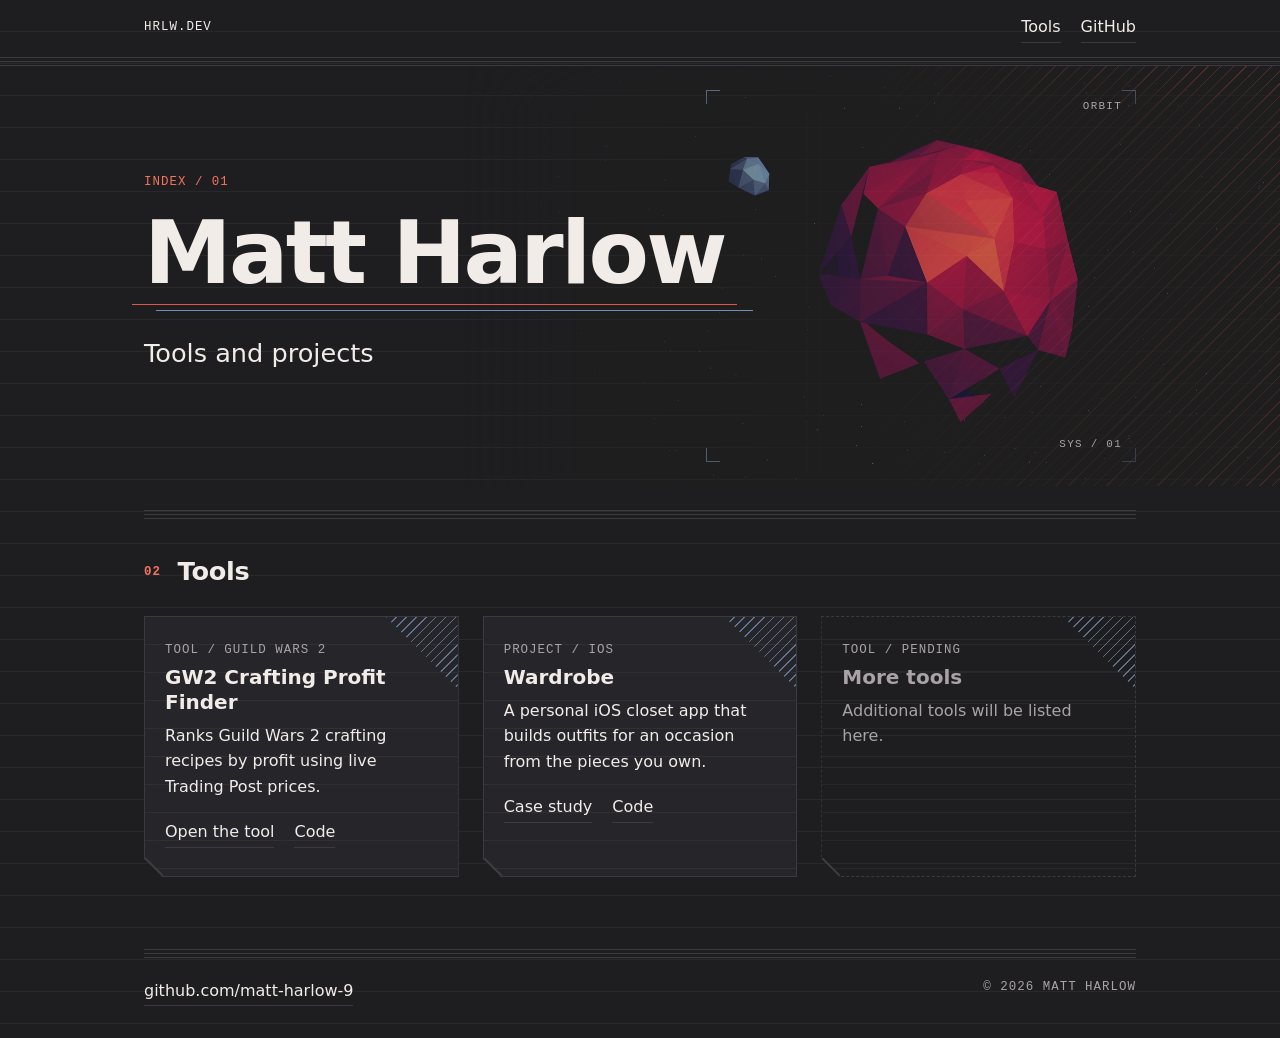
==== commit f7a6e113: "Add Wardrobe project card and case-study page Co-Authored-By: Claude Sonnet 5.5 <noreply@anthropic.c" ====
--- a/index.html
+++ b/index.html
@@ -64,6 +64,17 @@
       </li>
       <!-- END OF TOOL CARD BLOCK -->
 
+      <li class="card">
+        <span class="corner" aria-hidden="true"></span>
+        <p class="mono muted">Project / iOS</p>
+        <h3>Wardrobe</h3>
+        <p>A personal iOS closet app that builds outfits for an occasion from the pieces you own.</p>
+        <p class="links">
+          <a class="trace" href="wardrobe/">Case study</a>
+          <a class="trace" href="https://github.com/matt-harlow-9/wardrobe">Code</a>
+        </p>
+      </li>
+
       <li class="card ghost">
         <span class="corner" aria-hidden="true"></span>
         <p class="mono muted">Tool / pending</p>
--- a/style.css
+++ b/style.css
@@ -110,6 +110,13 @@
 .ghost { border-style: dashed; background-color: transparent; }
 .ghost h3, .ghost p:not(.mono) { color: var(--muted); }
 
+/* case-study pages */
+.page-title { margin-top: 0; }
+.prose { max-width: 42rem; margin-top: 32px; }
+.prose p, .prose li { margin: 0 0 12px; }
+.prose ul { padding-left: 1.2rem; margin: 0 0 16px; }
+.sub { font-size: 1.3rem; margin: 40px 0 12px; }
+
 footer { padding-bottom: 32px; }
 .foot { display: flex; flex-wrap: wrap; justify-content: space-between; gap: 8px 16px; padding-top: 20px; }
 .foot p { margin: 0; }
